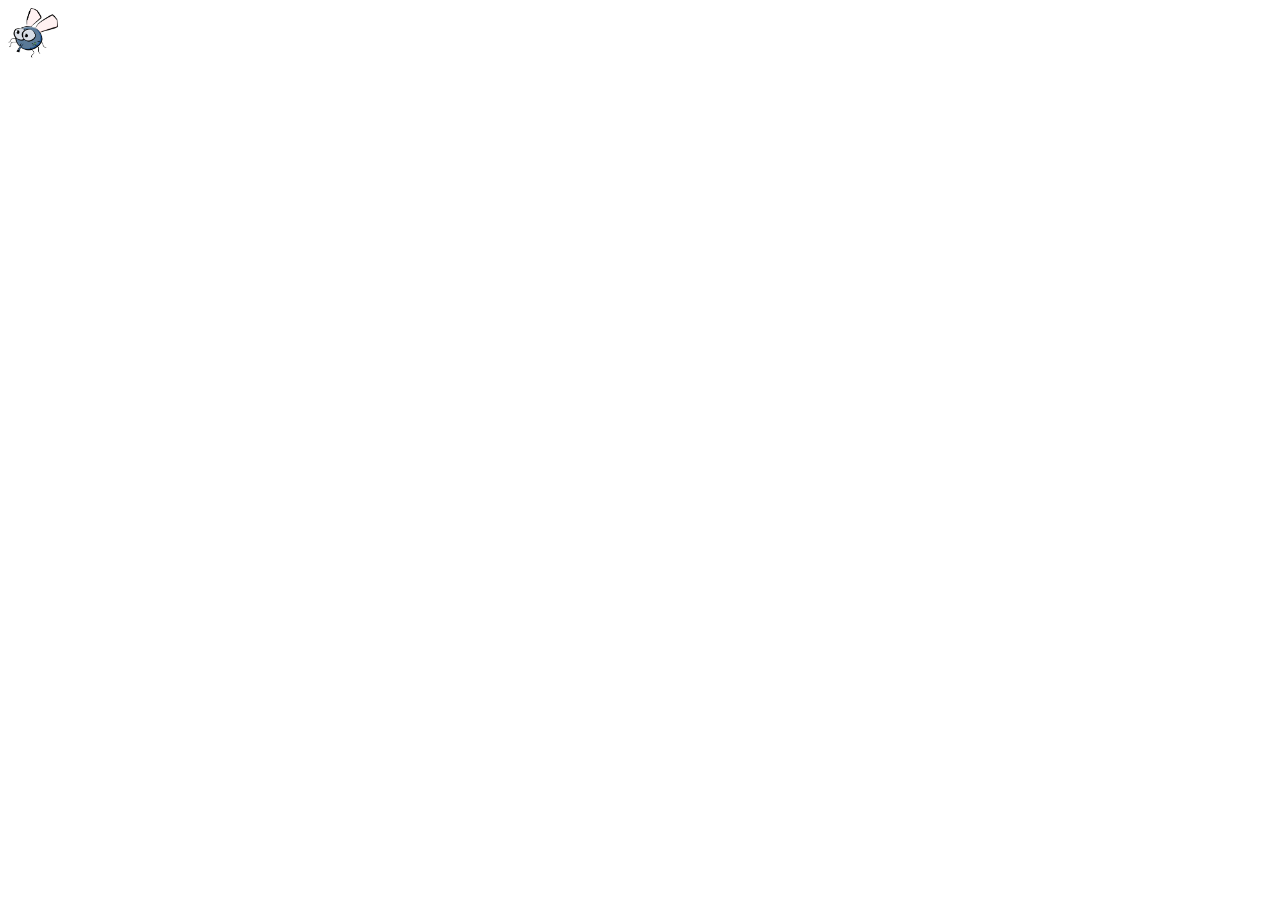
==== app.html @ 3f8f3819 "commit inicial do app web 'game mata mosquito'" ====
<!DOCTYPE html>
<html lang="pt-br">
<head>
    <meta charset="UTF-8">
    <meta name="viewport" content="width=device-width, initial-scale=1.0">
    <title>Mata mosquito</title>

    <link rel="stylesheet" type="text/css" href="assets/css/styles.css" />
    <script src="assets/js/game.js"></script>
</head>
<body onresize="ajustaTamanhoPalcoJogo()">

    <img src="assets/imagens/mosca.png" class="mosquito"/>
    
</body>
</html>
---- assets/css/styles.css ----
.mosquito {
    width: 50px;
    height: 50px;
}
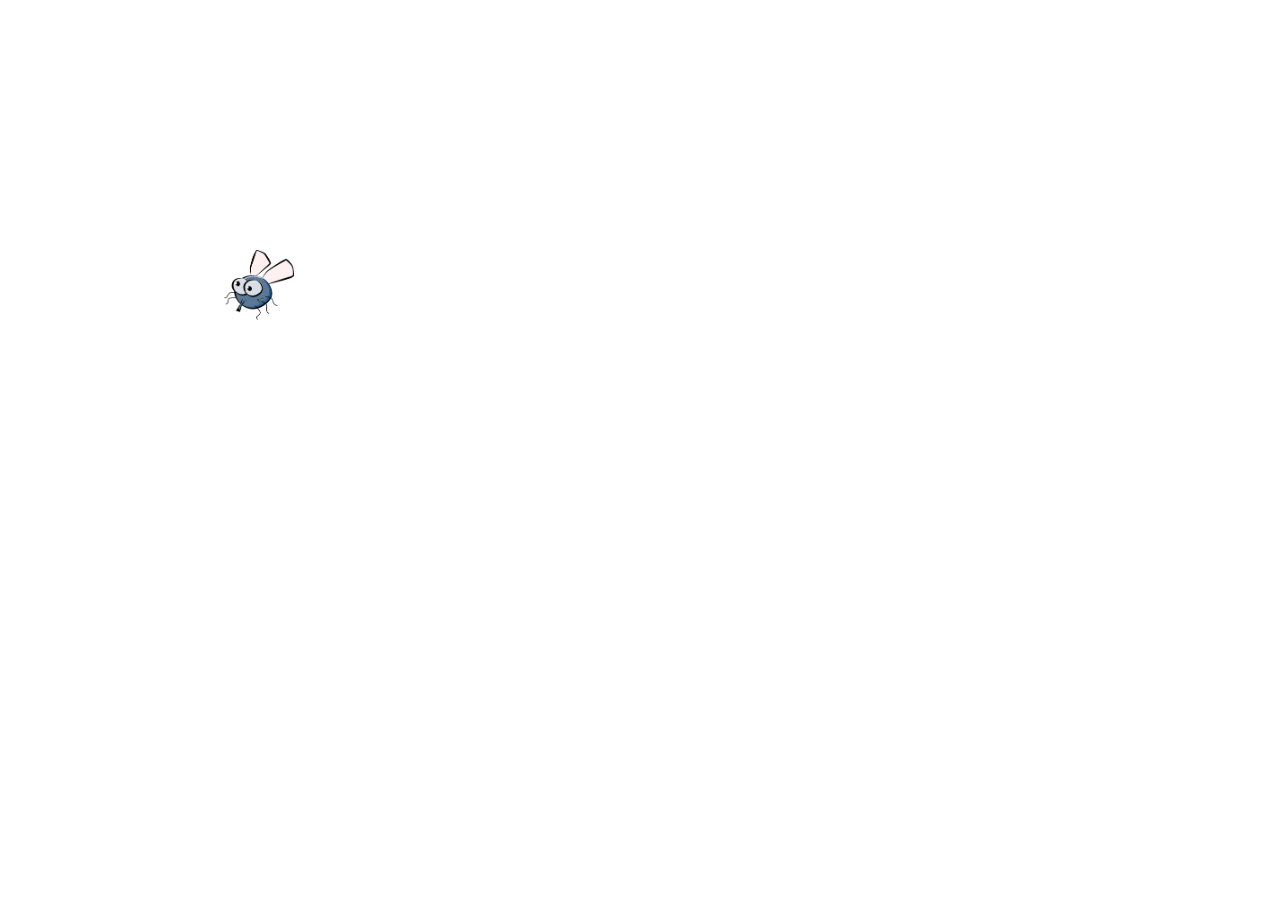
==== commit 299e103a: "adição de tamanhos aleatórios e posições randomicas para dinamizar o app web mata mosquito" ====
--- a/app.html
+++ b/app.html
@@ -9,8 +9,9 @@
     <script src="assets/js/game.js"></script>
 </head>
 <body onresize="ajustaTamanhoPalcoJogo()">
-
-    <img src="assets/imagens/mosca.png" class="mosquito"/>
     
+    <script>
+        posicaoRandomica()
+    </script>
 </body>
 </html>--- a/assets/css/styles.css
+++ b/assets/css/styles.css
@@ -1,4 +1,14 @@
 .mosquito {
     width: 50px;
     height: 50px;
+}
+
+.mosquito1 {
+    width: 70px;
+    height: 70px;
+}
+
+.mosquito2 {
+    width: 90px;
+    height: 90px;
 }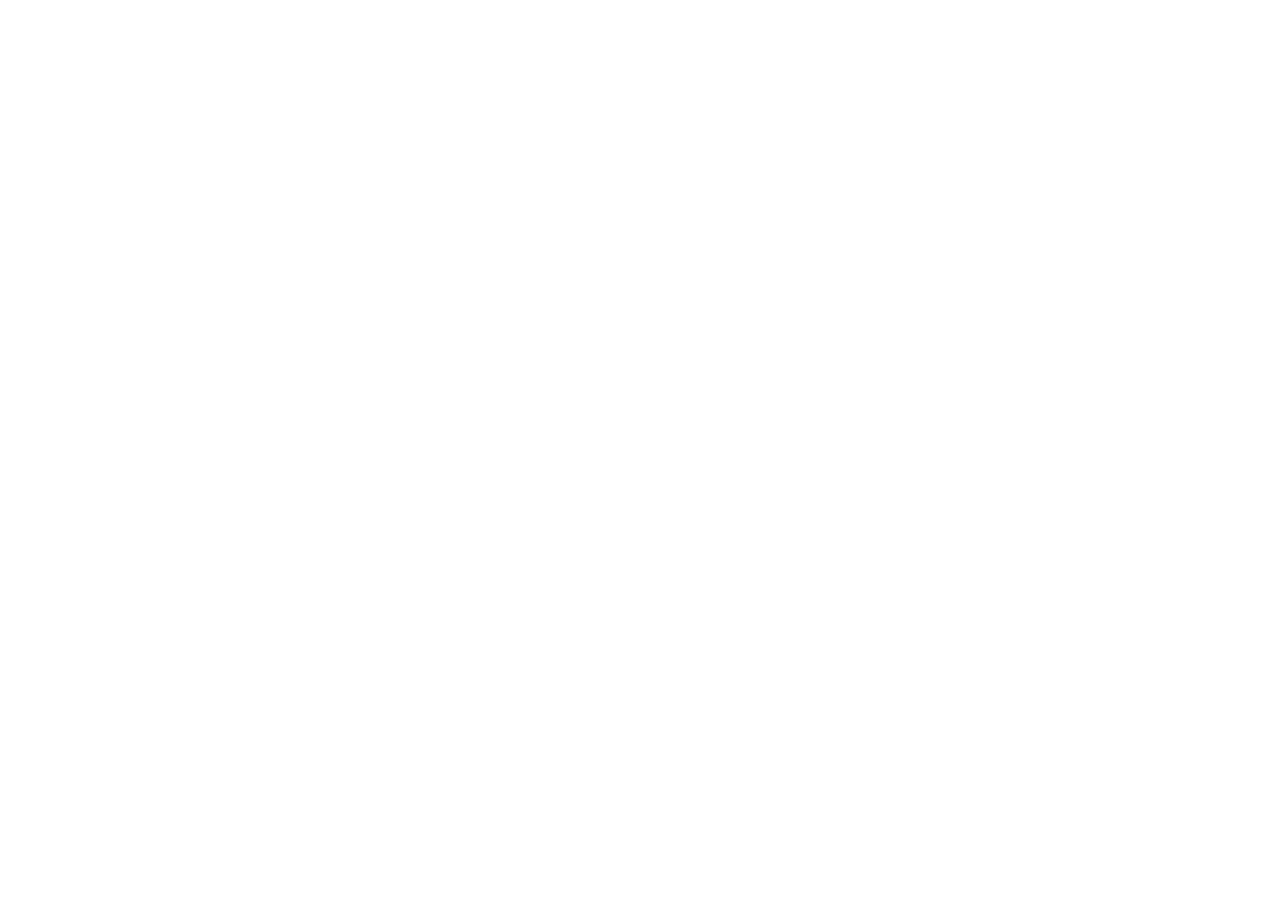
==== commit d84430c8: "criacao de logica javascript para remoção de mosquitos existentes, aparição randomica e inversão de " ====
--- a/app.html
+++ b/app.html
@@ -10,8 +10,12 @@
 </head>
 <body onresize="ajustaTamanhoPalcoJogo()">
     
-    <script>
-        posicaoRandomica()
+    <script> 
+
+        setInterval(function(){
+            posicaoRandomica()
+        }, 1000)
+
     </script>
 </body>
 </html>--- a/assets/css/styles.css
+++ b/assets/css/styles.css
@@ -11,4 +11,12 @@
 .mosquito2 {
     width: 90px;
     height: 90px;
+}
+
+.ladoA {
+    transform: scaleX(1);
+}
+
+.ladoB {
+    transform: scaleX(-1);
 }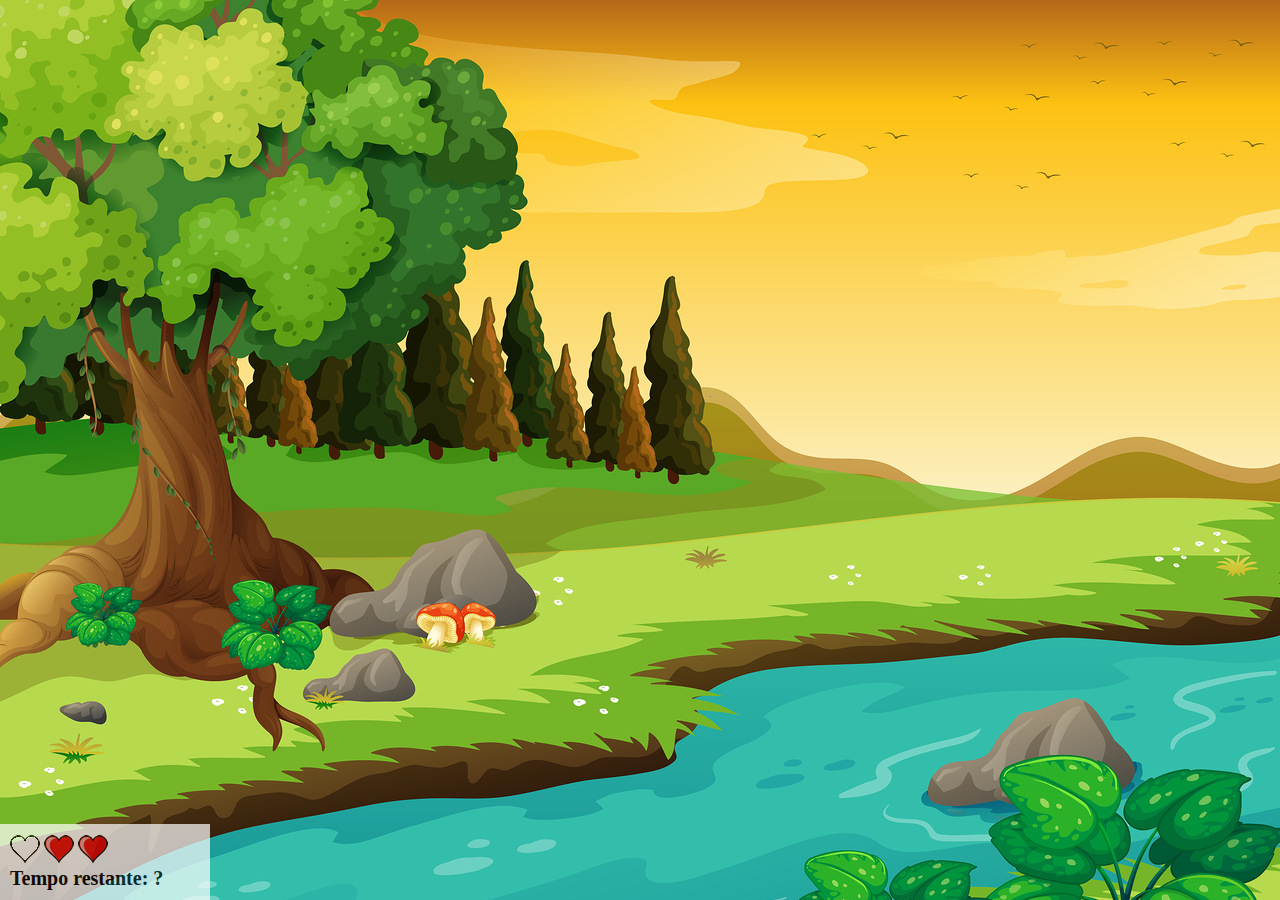
==== commit d8a3c832: "criação do cenário concluída" ====
--- a/app.html
+++ b/app.html
@@ -9,6 +9,18 @@
     <script src="assets/js/game.js"></script>
 </head>
 <body onresize="ajustaTamanhoPalcoJogo()">
+
+    <div class="painel">
+        <div class="vidas">
+            <img src="assets/imagens/coracao_vazio.png" />
+            <img src="assets/imagens/coracao_cheio.png" />
+            <img src="assets/imagens/coracao_cheio.png" />
+        </div>
+
+        <div class="cronometro">
+            Tempo restante: ?
+        </div>
+    </div>
     
     <script> 
 
--- a/assets/css/styles.css
+++ b/assets/css/styles.css
@@ -1,3 +1,7 @@
+body {
+    background-image: url(../imagens/bg.jpg);
+}
+
 .mosquito {
     width: 50px;
     height: 50px;
@@ -19,4 +23,25 @@
 
 .ladoB {
     transform: scaleX(-1);
+}
+
+.painel {
+    position: absolute;
+    width: 190px;
+    padding: 10px;
+    left: 0px;
+    bottom: 0px;
+    border-top: solid 1px #FFF;
+    background-color: #FFF;
+    opacity: 0.7;
+}
+
+.vidas {
+    float: left;
+}
+
+.cronometro {
+    float: left;
+    font-size: 20px;
+    font-weight: bold;
 }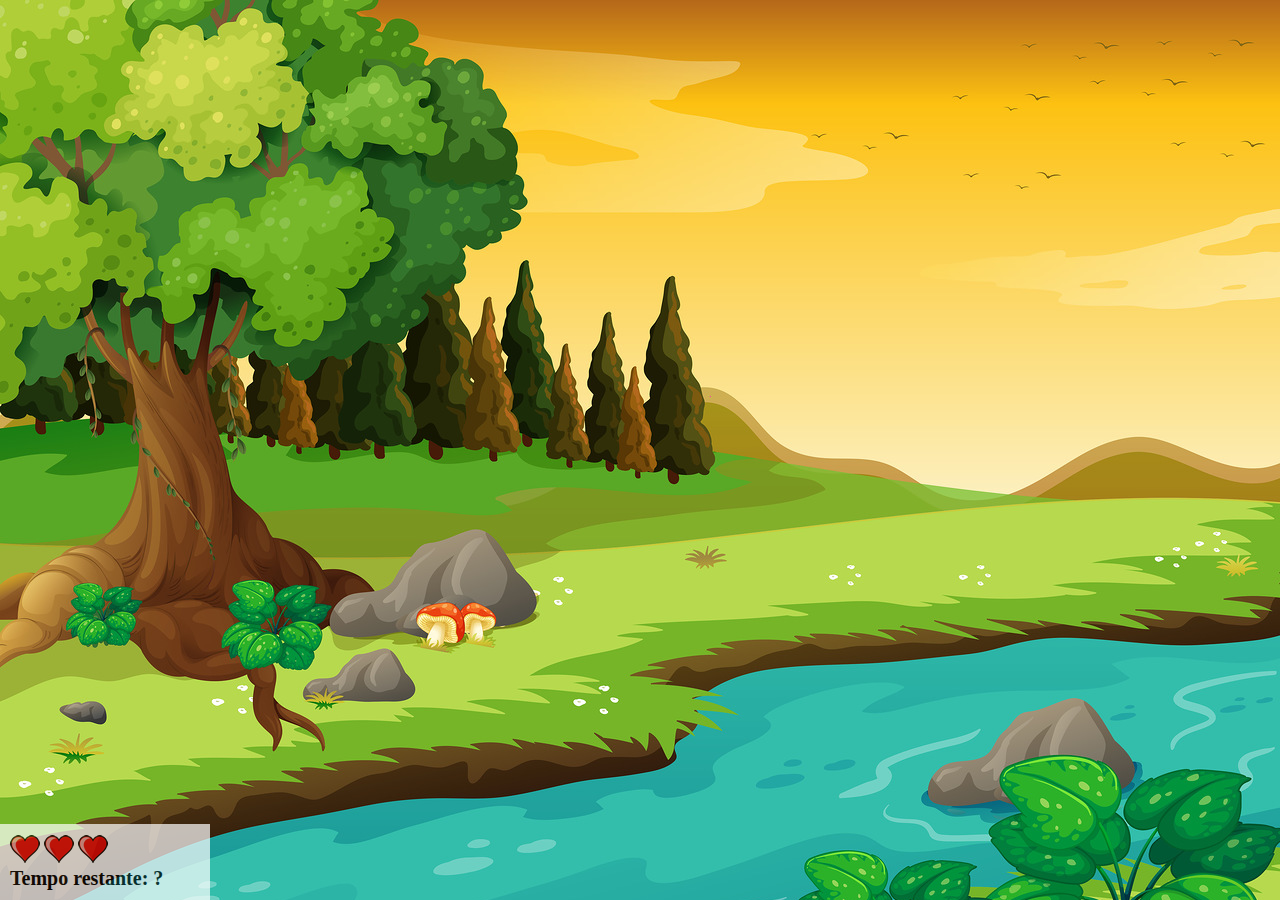
==== commit ecdb79b9: "adicionada pagina de game over + funcionalidades e dinamica de perda de corações ao não clicar no mo" ====
--- a/app.html
+++ b/app.html
@@ -12,9 +12,9 @@
 
     <div class="painel">
         <div class="vidas">
-            <img src="assets/imagens/coracao_vazio.png" />
-            <img src="assets/imagens/coracao_cheio.png" />
-            <img src="assets/imagens/coracao_cheio.png" />
+            <img id="v0" src="assets/imagens/coracao_cheio.png" />
+            <img id="v1" src="assets/imagens/coracao_cheio.png" />
+            <img id="v2" src="assets/imagens/coracao_cheio.png" />
         </div>
 
         <div class="cronometro">
@@ -26,7 +26,7 @@
 
         setInterval(function(){
             posicaoRandomica()
-        }, 1000)
+        }, 2000)
 
     </script>
 </body>
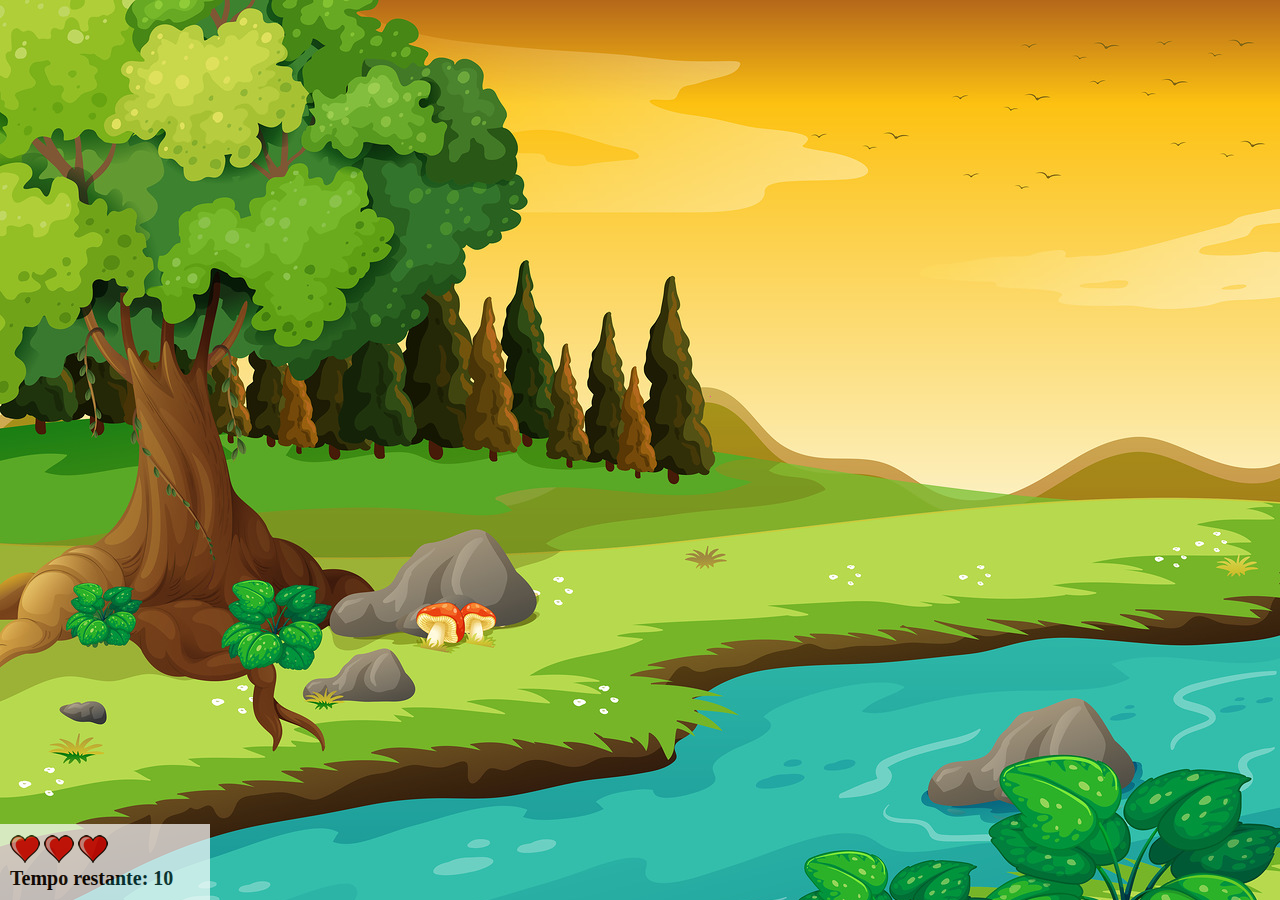
==== commit aa74963e: "criação de cronometro e página de vitória. E redirecionamento para página de vitória, caso o usuario" ====
--- a/app.html
+++ b/app.html
@@ -18,13 +18,14 @@
         </div>
 
         <div class="cronometro">
-            Tempo restante: ?
+            Tempo restante: <span id="cronometro"></span>
         </div>
     </div>
     
     <script> 
+        document.getElementById('cronometro').innerHTML = tempo
 
-        setInterval(function(){
+        var criaMosca = setInterval(function(){
             posicaoRandomica()
         }, 2000)
 
